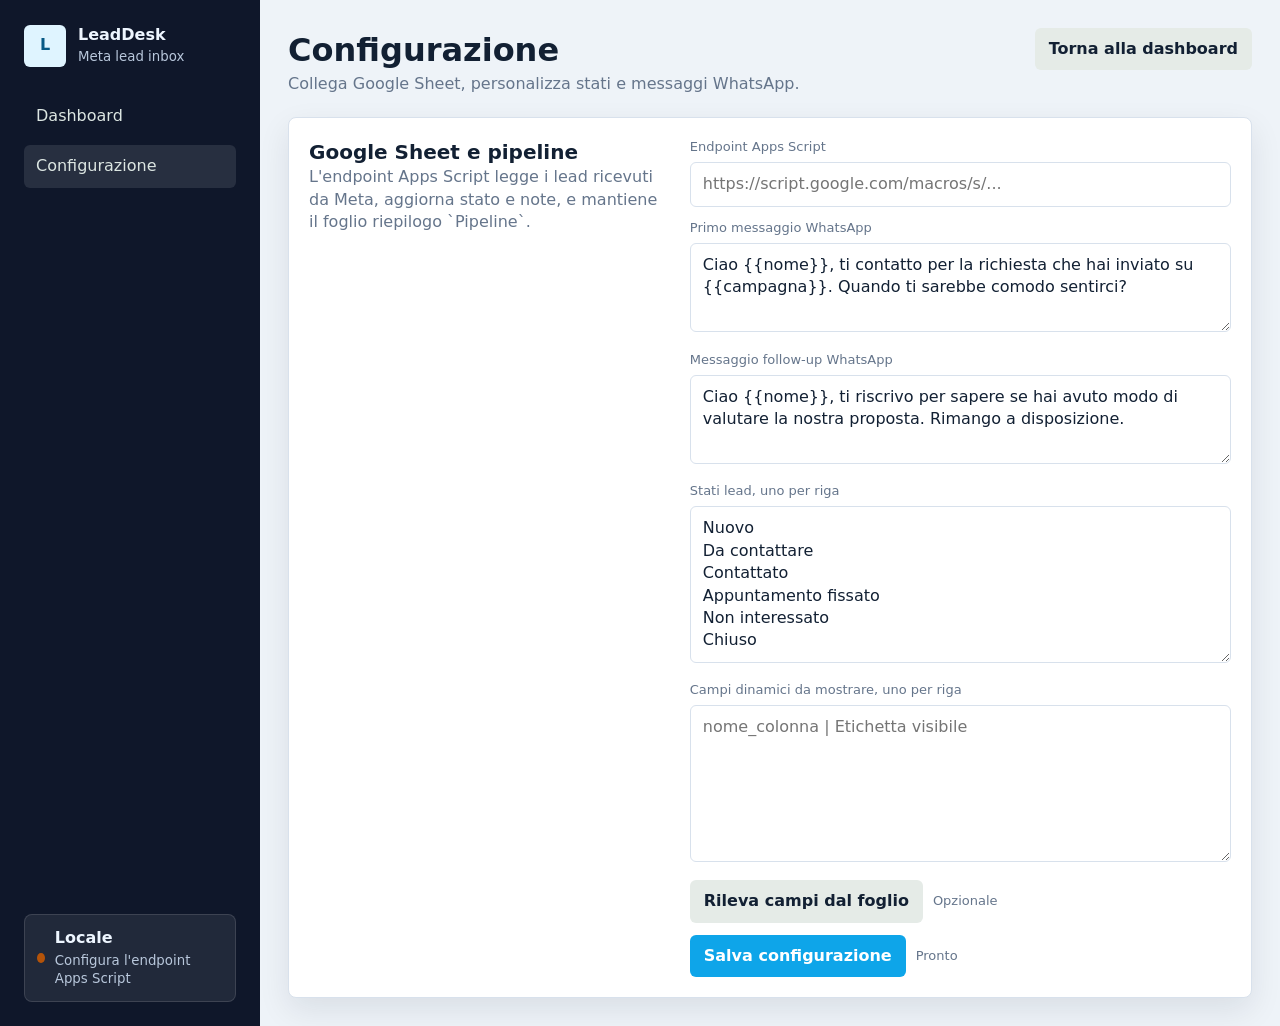
==== settings.html @ 269a7c41 "Add files via upload" ====
<!doctype html>
<html lang="it">
  <head>
    <meta charset="utf-8" />
    <meta name="viewport" content="width=device-width, initial-scale=1" />
    <title>LeadDesk - Configurazione</title>
    <link rel="stylesheet" href="./styles.css?v=20260610-whatsapp" />
  </head>
  <body>
    <div class="app-shell">
      <aside class="sidebar" aria-label="Navigazione">
        <div class="brand">
          <span class="brand-mark">L</span>
          <div>
            <strong>LeadDesk</strong>
            <small>Meta lead inbox</small>
          </div>
        </div>
        <nav>
          <a href="./index.html">Dashboard</a>
          <a class="active" href="./settings.html">Configurazione</a>
        </nav>
        <div class="sync-card">
          <span class="sync-dot" id="syncDot"></span>
          <div>
            <strong id="syncLabel">Locale</strong>
            <small id="syncHelp">Configura l'endpoint Apps Script</small>
          </div>
        </div>
      </aside>

      <main>
        <header class="topbar">
          <div>
            <h1>Configurazione</h1>
            <p>Collega Google Sheet, personalizza stati e messaggi WhatsApp.</p>
          </div>
          <a class="secondary button-link" href="./index.html">Torna alla dashboard</a>
        </header>

        <section class="settings">
          <div>
            <h2>Google Sheet e pipeline</h2>
            <p>L'endpoint Apps Script legge i lead ricevuti da Meta, aggiorna stato e note, e mantiene il foglio riepilogo `Pipeline`.</p>
          </div>
          <form id="settingsForm">
            <label>
              <span>Endpoint Apps Script</span>
              <input id="endpointInput" type="url" placeholder="https://script.google.com/macros/s/..." />
            </label>
            <label>
              <span>Primo messaggio WhatsApp</span>
              <textarea id="firstMessageTemplate" rows="3"></textarea>
            </label>
            <label>
              <span>Messaggio follow-up WhatsApp</span>
              <textarea id="followUpMessageTemplate" rows="3"></textarea>
            </label>
            <label>
              <span>Stati lead, uno per riga</span>
              <textarea id="statusNames" rows="6"></textarea>
            </label>
            <label>
              <span>Campi dinamici da mostrare, uno per riga</span>
              <textarea id="dynamicFields" rows="6" placeholder="nome_colonna | Etichetta visibile"></textarea>
            </label>
            <div class="save-row">
              <button class="secondary" id="detectFieldsBtn" type="button">Rileva campi dal foglio</button>
              <span class="notice" id="detectNotice">Opzionale</span>
            </div>
            <div class="save-row">
              <button class="primary" type="submit">Salva configurazione</button>
              <span class="notice" id="settingsNotice">Pronto</span>
            </div>
          </form>
        </section>
      </main>
    </div>

    <script src="./settings.js?v=20260610-whatsapp"></script>
  </body>
</html>
---- styles.css ----
:root {
  --bg: #eef3f8;
  --panel: #ffffff;
  --ink: #122033;
  --muted: #65758b;
  --line: #d8e1ec;
  --accent: #0ea5e9;
  --accent-dark: #0369a1;
  --warn: #b45309;
  --ok: #0284c7;
  --danger: #b91c1c;
  --shadow: 0 12px 32px rgba(15, 23, 42, 0.09);
}

* {
  box-sizing: border-box;
}

body {
  margin: 0;
  background: var(--bg);
  color: var(--ink);
  font-family: Inter, ui-sans-serif, system-ui, -apple-system, BlinkMacSystemFont, "Segoe UI", sans-serif;
  line-height: 1.4;
}

button,
input,
select,
textarea {
  font: inherit;
}

button {
  cursor: pointer;
}

.app-shell {
  display: grid;
  grid-template-columns: 260px 1fr;
  min-height: 100vh;
}

.sidebar {
  background: #0f172a;
  color: #eef6ff;
  display: flex;
  flex-direction: column;
  gap: 28px;
  padding: 24px;
}

.brand {
  align-items: center;
  display: flex;
  gap: 12px;
}

.brand-mark {
  align-items: center;
  background: #dff4ff;
  border-radius: 6px;
  color: #075985;
  display: inline-flex;
  font-weight: 800;
  height: 42px;
  justify-content: center;
  width: 42px;
}

.brand small,
.sync-card small {
  color: #b8c7db;
  display: block;
  margin-top: 2px;
}

nav {
  display: grid;
  gap: 8px;
}

nav a {
  border-radius: 6px;
  color: #dce6e2;
  padding: 10px 12px;
  text-decoration: none;
}

nav a.active,
nav a:hover {
  background: rgba(255, 255, 255, 0.1);
}

.sync-card {
  align-items: center;
  background: rgba(255, 255, 255, 0.08);
  border: 1px solid rgba(255, 255, 255, 0.12);
  border-radius: 8px;
  display: flex;
  gap: 10px;
  margin-top: auto;
  padding: 12px;
}

.sync-dot {
  background: var(--warn);
  border-radius: 50%;
  height: 10px;
  width: 10px;
}

.sync-dot.online {
  background: var(--ok);
}

main {
  display: grid;
  gap: 22px;
  padding: 28px;
}

.topbar,
.settings {
  align-items: start;
  display: flex;
  gap: 20px;
  justify-content: space-between;
}

h1,
h2,
p {
  margin: 0;
}

h1 {
  font-size: 32px;
}

h2 {
  font-size: 20px;
}

p {
  color: var(--muted);
}

.primary,
.secondary,
.whatsapp {
  border: 0;
  border-radius: 6px;
  font-weight: 700;
  min-height: 42px;
  padding: 10px 14px;
}

.primary,
.whatsapp {
  background: var(--accent);
  color: #fff;
}

.primary:hover,
.whatsapp:hover {
  background: var(--accent-dark);
}

.whatsapp {
  background: #25d366;
  color: #062c18;
}

.whatsapp:hover {
  background: #1ebe5d;
}

.wa-icon {
  align-items: center;
  background: rgba(255, 255, 255, 0.7);
  border-radius: 50%;
  display: inline-flex;
  font-size: 13px;
  height: 20px;
  justify-content: center;
  margin-right: 8px;
  width: 20px;
}

.secondary {
  background: #e5ebe7;
  color: var(--ink);
}

.button-link {
  align-items: center;
  display: inline-flex;
  justify-content: center;
  text-decoration: none;
}

.metrics {
  display: grid;
  gap: 12px;
  grid-template-columns: repeat(4, minmax(120px, 1fr));
}

.metrics article {
  background: var(--panel);
  border: 1px solid var(--line);
  border-radius: 8px;
  padding: 16px;
}

.metrics span,
label span {
  color: var(--muted);
  display: block;
  font-size: 13px;
  margin-bottom: 6px;
}

.metrics strong {
  font-size: 28px;
}

.toolbar {
  display: grid;
  gap: 12px;
  grid-template-columns: 1fr 220px;
}

input,
select,
textarea {
  background: #fff;
  border: 1px solid var(--line);
  border-radius: 6px;
  color: var(--ink);
  min-height: 42px;
  padding: 10px 12px;
  width: 100%;
}

textarea {
  resize: vertical;
}

.workspace {
  background: #f6f8fb;
  border: 1px solid #e3eaf3;
  border-radius: 8px;
  min-height: 520px;
  padding: 14px;
}

.lead-list {
  display: grid;
  gap: 10px;
  width: 100%;
}

.lead-card {
  background: var(--panel);
  border: 1px solid var(--line);
  border-left: 14px solid #0f766e;
  border-radius: 8px;
  color: var(--ink);
  overflow: hidden;
}

.lead-card:hover,
.lead-card.selected {
  border-color: var(--accent);
  box-shadow: var(--shadow);
}

.lead-summary {
  align-items: stretch;
  background: transparent;
  color: var(--ink);
  display: grid;
  gap: 14px;
  grid-template-columns: minmax(260px, 1fr) minmax(360px, auto);
  padding: 14px;
  position: relative;
  width: 100%;
}

.lead-toggle {
  align-items: center;
  background: transparent;
  border: 0;
  color: var(--ink);
  display: grid;
  gap: 14px;
  grid-template-columns: max-content minmax(180px, 1fr) minmax(160px, 0.7fr);
  padding: 0;
  text-align: left;
  width: 100%;
}

.lead-toggle strong,
.lead-toggle small {
  display: block;
}

.lead-quick-actions {
  align-items: center;
  display: grid;
  gap: 10px;
  grid-template-columns: minmax(150px, 190px) minmax(116px, auto) 32px;
}

.quick-status {
  min-height: 38px;
  padding: 7px 10px;
}

.compact-whatsapp {
  min-height: 38px;
  padding: 8px 12px;
  white-space: nowrap;
}

.lead-expanded {
  border-top: 1px solid var(--line);
  display: grid;
  gap: 16px;
  padding: 16px;
}

.expand-icon {
  align-items: center;
  background: #e0f2fe;
  border: 0;
  border-radius: 6px;
  color: #075985;
  display: inline-flex;
  font-size: 20px;
  font-weight: 800;
  height: 32px;
  justify-content: center;
  width: 32px;
}

.lead-status,
.pill {
  border-radius: 999px;
  display: inline-flex;
  font-size: 12px;
  font-weight: 800;
  padding: 4px 8px;
  width: fit-content;
}

.lead-status {
  background: #e0f2fe;
  color: #075985;
}

.lead-card[data-status-tone="new"] .lead-status {
  background: #dbeafe;
  color: #1d4ed8;
}

.lead-card[data-status-tone="new"] {
  background: #edf6ff;
  border-left-color: #3b82f6;
}

.lead-card[data-status-tone="todo"] .lead-status {
  background: #fef3c7;
  color: #92400e;
}

.lead-card[data-status-tone="todo"] {
  background: #fff8df;
  border-left-color: #f59e0b;
}

.lead-card[data-status-tone="contacted"] .lead-status {
  background: #dcfce7;
  color: #166534;
}

.lead-card[data-status-tone="contacted"] {
  background: #e9fbf0;
  border-left-color: #22c55e;
}

.lead-card[data-status-tone="meeting"] .lead-status {
  background: #ede9fe;
  color: #6d28d9;
}

.lead-card[data-status-tone="meeting"] {
  background: #f1ecff;
  border-left-color: #8b5cf6;
}

.lead-card[data-status-tone="lost"] .lead-status {
  background: #fee2e2;
  color: #991b1b;
}

.lead-card[data-status-tone="lost"] {
  background: #fff0f0;
  border-left-color: #ef4444;
}

.lead-card[data-status-tone="closed"] .lead-status {
  background: #e2e8f0;
  color: #334155;
}

.lead-card[data-status-tone="closed"] {
  background: #f1f5f9;
  border-left-color: #64748b;
}

.lead-card strong {
  font-size: 17px;
}

.lead-meta,
.lead-campaign {
  color: var(--muted);
}

.detail-panel,
.settings {
  background: var(--panel);
  border: 1px solid var(--line);
  border-radius: 8px;
  box-shadow: var(--shadow);
  padding: 20px;
}

.detail-header {
  align-items: start;
  display: flex;
  gap: 18px;
  justify-content: space-between;
  margin-bottom: 18px;
}

.detail-grid {
  display: grid;
  gap: 12px;
  grid-template-columns: repeat(2, minmax(0, 1fr));
}

.dynamic-fields {
  background: rgba(255, 255, 255, 0.72);
  border: 1px solid rgba(102, 115, 110, 0.18);
  border-radius: 8px;
  display: grid;
  gap: 12px;
  padding: 14px;
}

.dynamic-fields h3 {
  font-size: 15px;
  margin: 0;
}

.inline-form {
  display: grid;
  gap: 12px;
  grid-template-columns: repeat(2, minmax(0, 1fr));
}

.field {
  border-bottom: 1px solid var(--line);
  padding-bottom: 10px;
}

.field small {
  color: var(--muted);
  display: block;
  font-size: 12px;
  margin-bottom: 3px;
}

.actions {
  display: grid;
  gap: 12px;
  margin-top: 18px;
}

.whatsapp {
  align-items: center;
  display: inline-flex;
  justify-content: center;
  text-decoration: none;
}

.empty-state {
  align-content: center;
  display: grid;
  justify-items: center;
  min-height: 420px;
  text-align: center;
}

.empty-icon {
  align-items: center;
  border: 1px dashed var(--line);
  border-radius: 8px;
  color: var(--muted);
  display: inline-flex;
  font-size: 34px;
  height: 72px;
  justify-content: center;
  margin-bottom: 14px;
  width: 72px;
}

.settings {
  display: grid;
  grid-template-columns: minmax(220px, 0.8fr) minmax(320px, 1.2fr);
}

.settings form {
  display: grid;
  gap: 12px;
}

.save-row {
  align-items: center;
  display: flex;
  gap: 10px;
}

.notice {
  color: var(--muted);
  font-size: 13px;
}

@media (max-width: 980px) {
  .app-shell {
    grid-template-columns: 1fr;
  }

  .sidebar {
    flex-direction: row;
    flex-wrap: wrap;
    gap: 16px;
  }

  .sync-card {
    margin-left: auto;
    margin-top: 0;
  }

  main {
    padding: 18px;
  }

  .metrics,
  .settings {
    grid-template-columns: 1fr;
  }
}

@media (max-width: 640px) {
  .topbar,
  .sidebar {
    align-items: stretch;
    flex-direction: column;
  }

  .toolbar,
  .detail-grid,
  .inline-form {
    grid-template-columns: 1fr;
  }

  .workspace {
    padding: 8px;
  }

  .lead-summary {
    align-items: start;
    gap: 10px;
    grid-template-columns: 1fr;
    padding: 10px 52px 10px 10px;
  }

  .lead-toggle {
    gap: 8px;
    grid-template-columns: 1fr;
  }

  .lead-quick-actions {
    align-items: stretch;
    grid-template-columns: 1fr 1fr;
  }

  .lead-quick-actions .expand-icon {
    position: absolute;
    right: 10px;
    top: 10px;
  }

  .lead-expanded {
    padding: 10px;
  }

  .metrics {
    grid-template-columns: repeat(2, minmax(0, 1fr));
  }
}
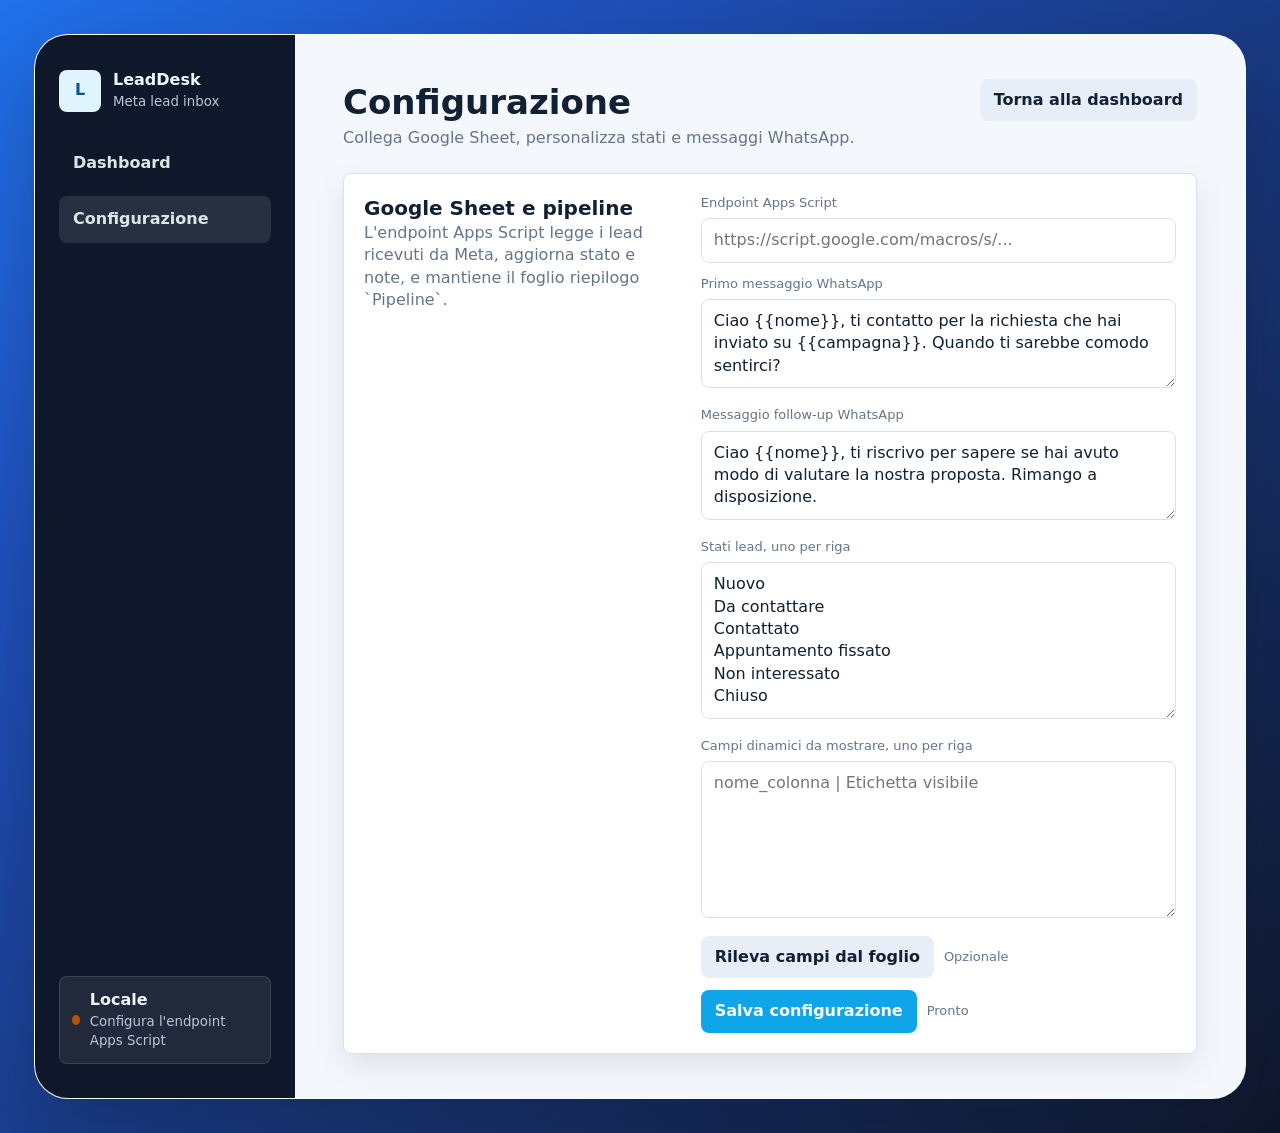
==== commit 39c02ff4: "Add files via upload" ====
--- a/settings.html
+++ b/settings.html
@@ -4,7 +4,7 @@
     <meta charset="utf-8" />
     <meta name="viewport" content="width=device-width, initial-scale=1" />
     <title>LeadDesk - Configurazione</title>
-    <link rel="stylesheet" href="./styles.css?v=20260610-whatsapp" />
+    <link rel="stylesheet" href="./styles.css?v=20260612-dashboardstyle" />
   </head>
   <body>
     <div class="app-shell">
@@ -77,6 +77,6 @@
       </main>
     </div>
 
-    <script src="./settings.js?v=20260610-whatsapp"></script>
+    <script src="./settings.js?v=20260612-dashboardstyle"></script>
   </body>
 </html>
--- a/styles.css
+++ b/styles.css
@@ -18,10 +18,14 @@
 
 body {
   margin: 0;
-  background: var(--bg);
+  background:
+    radial-gradient(circle at top left, rgba(14, 165, 233, 0.22), transparent 32%),
+    linear-gradient(135deg, #2563eb 0%, #0f172a 100%);
   color: var(--ink);
   font-family: Inter, ui-sans-serif, system-ui, -apple-system, BlinkMacSystemFont, "Segoe UI", sans-serif;
   line-height: 1.4;
+  min-height: 100vh;
+  padding: 34px;
 }
 
 button,
@@ -36,9 +40,16 @@
 }
 
 .app-shell {
+  background: #f3f6fb;
+  border: 1px solid rgba(255, 255, 255, 0.34);
+  border-radius: 34px;
+  box-shadow: 0 34px 80px rgba(15, 23, 42, 0.28);
   display: grid;
   grid-template-columns: 260px 1fr;
-  min-height: 100vh;
+  margin: 0 auto;
+  max-width: 1480px;
+  min-height: calc(100vh - 68px);
+  overflow: hidden;
 }
 
 .sidebar {
@@ -47,7 +58,7 @@
   display: flex;
   flex-direction: column;
   gap: 28px;
-  padding: 24px;
+  padding: 34px 24px;
 }
 
 .brand {
@@ -59,7 +70,7 @@
 .brand-mark {
   align-items: center;
   background: #dff4ff;
-  border-radius: 6px;
+  border-radius: 8px;
   color: #075985;
   display: inline-flex;
   font-weight: 800;
@@ -77,13 +88,14 @@
 
 nav {
   display: grid;
-  gap: 8px;
+  gap: 10px;
 }
 
 nav a {
-  border-radius: 6px;
+  border-radius: 8px;
   color: #dce6e2;
-  padding: 10px 12px;
+  font-weight: 700;
+  padding: 12px 14px;
   text-decoration: none;
 }
 
@@ -115,9 +127,10 @@
 }
 
 main {
-  display: grid;
-  gap: 22px;
-  padding: 28px;
+  background: #f4f7fc;
+  display: grid;
+  gap: 24px;
+  padding: 44px 48px;
 }
 
 .topbar,
@@ -135,7 +148,8 @@
 }
 
 h1 {
-  font-size: 32px;
+  font-size: 34px;
+  letter-spacing: 0;
 }
 
 h2 {
@@ -150,7 +164,7 @@
 .secondary,
 .whatsapp {
   border: 0;
-  border-radius: 6px;
+  border-radius: 8px;
   font-weight: 700;
   min-height: 42px;
   padding: 10px 14px;
@@ -169,7 +183,7 @@
 
 .whatsapp {
   background: #25d366;
-  color: #062c18;
+  color: #ffffff;
 }
 
 .whatsapp:hover {
@@ -177,19 +191,15 @@
 }
 
 .wa-icon {
-  align-items: center;
-  background: rgba(255, 255, 255, 0.7);
-  border-radius: 50%;
-  display: inline-flex;
-  font-size: 13px;
-  height: 20px;
-  justify-content: center;
+  color: #ffffff;
+  flex: 0 0 auto;
+  height: 16px;
   margin-right: 8px;
   width: 20px;
 }
 
 .secondary {
-  background: #e5ebe7;
+  background: #e8eef7;
   color: var(--ink);
 }
 
@@ -202,15 +212,20 @@
 
 .metrics {
   display: grid;
-  gap: 12px;
+  gap: 22px;
   grid-template-columns: repeat(4, minmax(120px, 1fr));
 }
 
 .metrics article {
-  background: var(--panel);
-  border: 1px solid var(--line);
-  border-radius: 8px;
-  padding: 16px;
+  background:
+    linear-gradient(135deg, rgba(37, 99, 235, 0.94), rgba(14, 165, 233, 0.88)),
+    var(--panel);
+  border: 0;
+  border-radius: 8px;
+  box-shadow: 0 16px 32px rgba(37, 99, 235, 0.2);
+  color: #ffffff;
+  min-height: 78px;
+  padding: 16px 22px;
 }
 
 .metrics span,
@@ -222,13 +237,27 @@
 }
 
 .metrics strong {
-  font-size: 28px;
+  display: block;
+  font-size: 30px;
+  margin-top: 3px;
+}
+
+.metrics article span {
+  color: rgba(255, 255, 255, 0.82);
+  font-weight: 800;
+  letter-spacing: 0.08em;
+  text-transform: uppercase;
 }
 
 .toolbar {
+  background: rgba(255, 255, 255, 0.76);
+  border: 1px solid rgba(216, 225, 236, 0.8);
+  border-radius: 8px;
+  box-shadow: 0 14px 38px rgba(15, 23, 42, 0.06);
   display: grid;
   gap: 12px;
   grid-template-columns: 1fr 220px;
+  padding: 14px;
 }
 
 input,
@@ -236,7 +265,7 @@
 textarea {
   background: #fff;
   border: 1px solid var(--line);
-  border-radius: 6px;
+  border-radius: 8px;
   color: var(--ink);
   min-height: 42px;
   padding: 10px 12px;
@@ -248,24 +277,26 @@
 }
 
 .workspace {
-  background: #f6f8fb;
-  border: 1px solid #e3eaf3;
-  border-radius: 8px;
+  background: #f8fafc;
+  border: 1px solid rgba(227, 234, 243, 0.92);
+  border-radius: 8px;
+  box-shadow: inset 0 1px 0 rgba(255, 255, 255, 0.9);
   min-height: 520px;
-  padding: 14px;
+  padding: 18px;
 }
 
 .lead-list {
   display: grid;
-  gap: 10px;
+  gap: 14px;
   width: 100%;
 }
 
 .lead-card {
   background: var(--panel);
-  border: 1px solid var(--line);
+  border: 1px solid rgba(216, 225, 236, 0.86);
   border-left: 14px solid #0f766e;
   border-radius: 8px;
+  box-shadow: 0 12px 28px rgba(15, 23, 42, 0.06);
   color: var(--ink);
   overflow: hidden;
 }
@@ -283,7 +314,7 @@
   display: grid;
   gap: 14px;
   grid-template-columns: minmax(260px, 1fr) minmax(360px, auto);
-  padding: 14px;
+  padding: 16px 18px;
   position: relative;
   width: 100%;
 }
@@ -320,7 +351,7 @@
 
 .compact-whatsapp {
   min-height: 38px;
-  padding: 8px 12px;
+  padding: 8px 14px;
   white-space: nowrap;
 }
 
@@ -328,7 +359,7 @@
   border-top: 1px solid var(--line);
   display: grid;
   gap: 16px;
-  padding: 16px;
+  padding: 18px;
 }
 
 .expand-icon {
@@ -454,7 +485,7 @@
 
 .dynamic-fields {
   background: rgba(255, 255, 255, 0.72);
-  border: 1px solid rgba(102, 115, 110, 0.18);
+  border: 1px solid rgba(101, 117, 139, 0.18);
   border-radius: 8px;
   display: grid;
   gap: 12px;
@@ -540,14 +571,21 @@
 }
 
 @media (max-width: 980px) {
+  body {
+    padding: 0;
+  }
+
   .app-shell {
+    border-radius: 0;
     grid-template-columns: 1fr;
+    min-height: 100vh;
   }
 
   .sidebar {
     flex-direction: row;
     flex-wrap: wrap;
     gap: 16px;
+    padding: 18px;
   }
 
   .sync-card {
@@ -556,7 +594,7 @@
   }
 
   main {
-    padding: 18px;
+    padding: 22px;
   }
 
   .metrics,
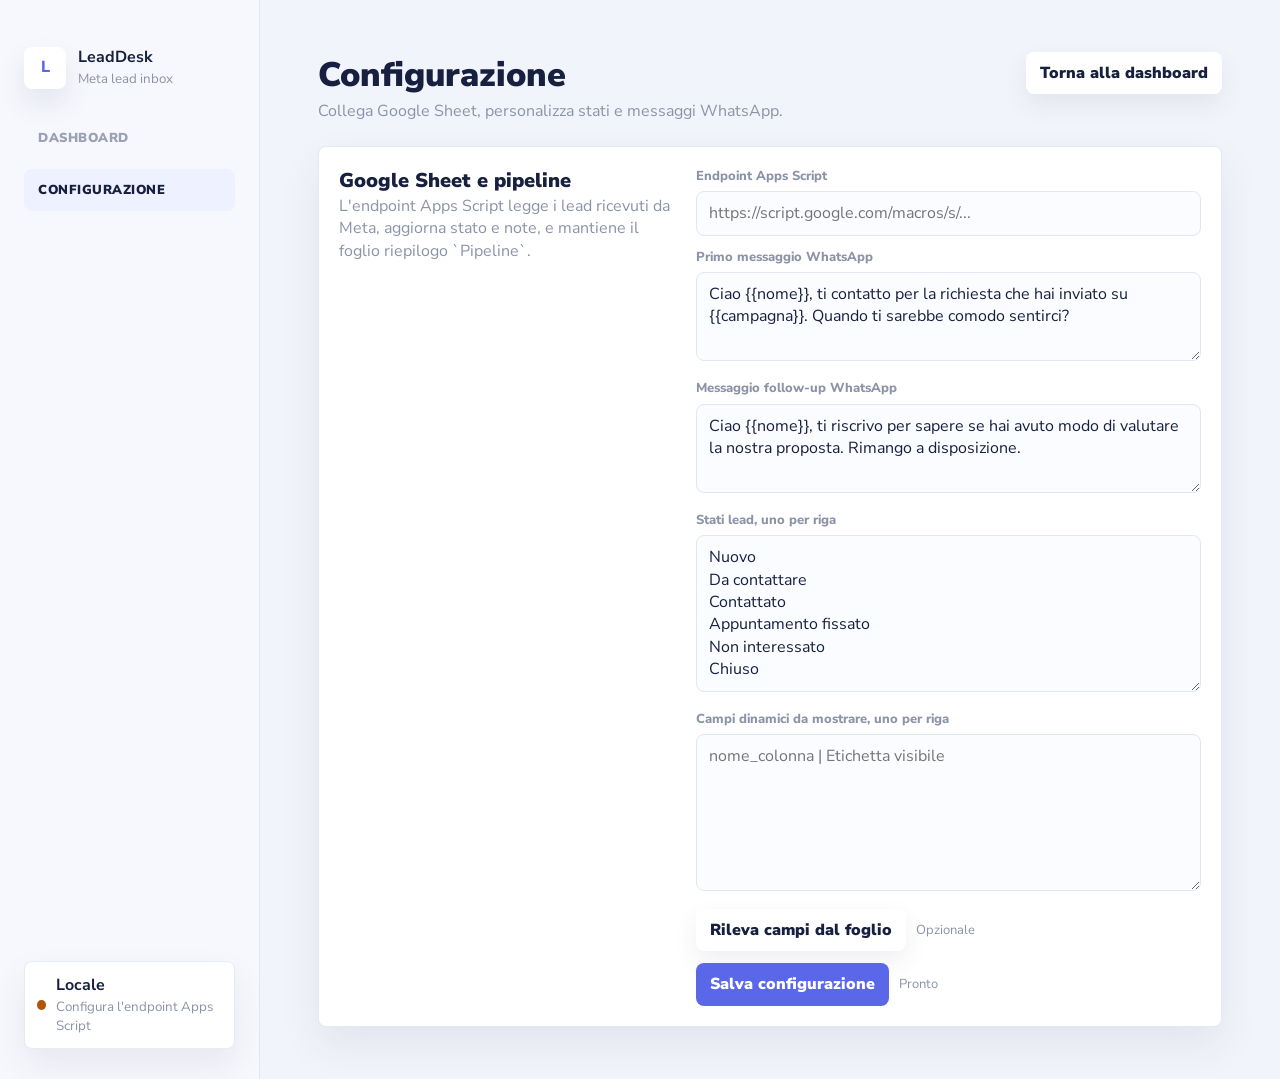
==== commit e417ba1f: "aggiornamento grafico" ====
--- a/settings.html
+++ b/settings.html
@@ -4,7 +4,7 @@
     <meta charset="utf-8" />
     <meta name="viewport" content="width=device-width, initial-scale=1" />
     <title>LeadDesk - Configurazione</title>
-    <link rel="stylesheet" href="./styles.css?v=20260612-dashboardstyle" />
+    <link rel="stylesheet" href="./styles.css?v=20260612-windowstyle" />
   </head>
   <body>
     <div class="app-shell">
@@ -77,6 +77,6 @@
       </main>
     </div>
 
-    <script src="./settings.js?v=20260612-dashboardstyle"></script>
+    <script src="./settings.js?v=20260612-windowstyle"></script>
   </body>
 </html>
--- a/styles.css
+++ b/styles.css
@@ -1,15 +1,17 @@
+@import url("https://fonts.googleapis.com/css2?family=Nunito+Sans:wght@400;600;700;800;900&display=swap");
+
 :root {
-  --bg: #eef3f8;
+  --bg: #f4f6fb;
   --panel: #ffffff;
-  --ink: #122033;
-  --muted: #65758b;
-  --line: #d8e1ec;
-  --accent: #0ea5e9;
-  --accent-dark: #0369a1;
+  --ink: #17213f;
+  --muted: #8b93a7;
+  --line: #e4e8f2;
+  --accent: #5967e8;
+  --accent-dark: #4352d8;
   --warn: #b45309;
-  --ok: #0284c7;
+  --ok: #14b8d4;
   --danger: #b91c1c;
-  --shadow: 0 12px 32px rgba(15, 23, 42, 0.09);
+  --shadow: 0 18px 42px rgba(45, 55, 94, 0.08);
 }
 
 * {
@@ -18,14 +20,11 @@
 
 body {
   margin: 0;
-  background:
-    radial-gradient(circle at top left, rgba(14, 165, 233, 0.22), transparent 32%),
-    linear-gradient(135deg, #2563eb 0%, #0f172a 100%);
-  color: var(--ink);
-  font-family: Inter, ui-sans-serif, system-ui, -apple-system, BlinkMacSystemFont, "Segoe UI", sans-serif;
+  background: var(--bg);
+  color: var(--ink);
+  font-family: "Nunito Sans", ui-sans-serif, system-ui, -apple-system, BlinkMacSystemFont, "Segoe UI", sans-serif;
   line-height: 1.4;
   min-height: 100vh;
-  padding: 34px;
 }
 
 button,
@@ -40,25 +39,20 @@
 }
 
 .app-shell {
-  background: #f3f6fb;
-  border: 1px solid rgba(255, 255, 255, 0.34);
-  border-radius: 34px;
-  box-shadow: 0 34px 80px rgba(15, 23, 42, 0.28);
   display: grid;
   grid-template-columns: 260px 1fr;
-  margin: 0 auto;
-  max-width: 1480px;
-  min-height: calc(100vh - 68px);
+  min-height: 100vh;
   overflow: hidden;
 }
 
 .sidebar {
-  background: #0f172a;
-  color: #eef6ff;
+  background: #f7f8fd;
+  border-right: 1px solid #e3e7f1;
+  color: var(--ink);
   display: flex;
   flex-direction: column;
   gap: 28px;
-  padding: 34px 24px;
+  padding: 46px 24px 30px;
 }
 
 .brand {
@@ -69,9 +63,10 @@
 
 .brand-mark {
   align-items: center;
-  background: #dff4ff;
-  border-radius: 8px;
-  color: #075985;
+  background: #ffffff;
+  box-shadow: 0 14px 28px rgba(45, 55, 94, 0.1);
+  border-radius: 8px;
+  color: var(--accent);
   display: inline-flex;
   font-weight: 800;
   height: 42px;
@@ -81,7 +76,7 @@
 
 .brand small,
 .sync-card small {
-  color: #b8c7db;
+  color: var(--muted);
   display: block;
   margin-top: 2px;
 }
@@ -93,22 +88,27 @@
 
 nav a {
   border-radius: 8px;
-  color: #dce6e2;
-  font-weight: 700;
+  color: #9aa1b4;
+  font-size: 13px;
+  font-weight: 900;
+  letter-spacing: 0.04em;
   padding: 12px 14px;
   text-decoration: none;
+  text-transform: uppercase;
 }
 
 nav a.active,
 nav a:hover {
-  background: rgba(255, 255, 255, 0.1);
+  background: #eef1ff;
+  color: var(--ink);
 }
 
 .sync-card {
   align-items: center;
-  background: rgba(255, 255, 255, 0.08);
-  border: 1px solid rgba(255, 255, 255, 0.12);
-  border-radius: 8px;
+  background: #ffffff;
+  border: 1px solid #e7ebf4;
+  border-radius: 8px;
+  box-shadow: 0 16px 34px rgba(45, 55, 94, 0.08);
   display: flex;
   gap: 10px;
   margin-top: auto;
@@ -127,10 +127,10 @@
 }
 
 main {
-  background: #f4f7fc;
+  background: #f2f4fb;
   display: grid;
   gap: 24px;
-  padding: 44px 48px;
+  padding: 52px 58px;
 }
 
 .topbar,
@@ -149,11 +149,13 @@
 
 h1 {
   font-size: 34px;
+  font-weight: 900;
   letter-spacing: 0;
 }
 
 h2 {
   font-size: 20px;
+  font-weight: 900;
 }
 
 p {
@@ -165,7 +167,7 @@
 .whatsapp {
   border: 0;
   border-radius: 8px;
-  font-weight: 700;
+  font-weight: 900;
   min-height: 42px;
   padding: 10px 14px;
 }
@@ -199,7 +201,8 @@
 }
 
 .secondary {
-  background: #e8eef7;
+  background: #ffffff;
+  box-shadow: 0 10px 24px rgba(45, 55, 94, 0.08);
   color: var(--ink);
 }
 
@@ -218,11 +221,11 @@
 
 .metrics article {
   background:
-    linear-gradient(135deg, rgba(37, 99, 235, 0.94), rgba(14, 165, 233, 0.88)),
+    linear-gradient(135deg, rgba(89, 103, 232, 0.96), rgba(20, 184, 212, 0.82)),
     var(--panel);
   border: 0;
   border-radius: 8px;
-  box-shadow: 0 16px 32px rgba(37, 99, 235, 0.2);
+  box-shadow: 0 18px 36px rgba(89, 103, 232, 0.2);
   color: #ffffff;
   min-height: 78px;
   padding: 16px 22px;
@@ -233,6 +236,7 @@
   color: var(--muted);
   display: block;
   font-size: 13px;
+  font-weight: 800;
   margin-bottom: 6px;
 }
 
@@ -250,10 +254,10 @@
 }
 
 .toolbar {
-  background: rgba(255, 255, 255, 0.76);
-  border: 1px solid rgba(216, 225, 236, 0.8);
-  border-radius: 8px;
-  box-shadow: 0 14px 38px rgba(15, 23, 42, 0.06);
+  background: #ffffff;
+  border: 1px solid #edf0f7;
+  border-radius: 8px;
+  box-shadow: var(--shadow);
   display: grid;
   gap: 12px;
   grid-template-columns: 1fr 220px;
@@ -263,8 +267,8 @@
 input,
 select,
 textarea {
-  background: #fff;
-  border: 1px solid var(--line);
+  background: #fbfcff;
+  border: 1px solid #e1e6f0;
   border-radius: 8px;
   color: var(--ink);
   min-height: 42px;
@@ -277,8 +281,8 @@
 }
 
 .workspace {
-  background: #f8fafc;
-  border: 1px solid rgba(227, 234, 243, 0.92);
+  background: #f7f8fc;
+  border: 1px solid #e7ebf4;
   border-radius: 8px;
   box-shadow: inset 0 1px 0 rgba(255, 255, 255, 0.9);
   min-height: 520px;
@@ -293,10 +297,10 @@
 
 .lead-card {
   background: var(--panel);
-  border: 1px solid rgba(216, 225, 236, 0.86);
+  border: 1px solid #edf0f7;
   border-left: 14px solid #0f766e;
   border-radius: 8px;
-  box-shadow: 0 12px 28px rgba(15, 23, 42, 0.06);
+  box-shadow: 0 14px 32px rgba(45, 55, 94, 0.07);
   color: var(--ink);
   overflow: hidden;
 }
@@ -304,7 +308,7 @@
 .lead-card:hover,
 .lead-card.selected {
   border-color: var(--accent);
-  box-shadow: var(--shadow);
+  box-shadow: 0 20px 44px rgba(45, 55, 94, 0.12);
 }
 
 .lead-summary {
@@ -364,10 +368,10 @@
 
 .expand-icon {
   align-items: center;
-  background: #e0f2fe;
+  background: #eef1ff;
   border: 0;
   border-radius: 6px;
-  color: #075985;
+  color: var(--accent);
   display: inline-flex;
   font-size: 20px;
   font-weight: 800;
@@ -387,8 +391,8 @@
 }
 
 .lead-status {
-  background: #e0f2fe;
-  color: #075985;
+  background: #eef1ff;
+  color: var(--accent);
 }
 
 .lead-card[data-status-tone="new"] .lead-status {
@@ -484,8 +488,8 @@
 }
 
 .dynamic-fields {
-  background: rgba(255, 255, 255, 0.72);
-  border: 1px solid rgba(101, 117, 139, 0.18);
+  background: #fbfcff;
+  border: 1px solid #e7ebf4;
   border-radius: 8px;
   display: grid;
   gap: 12px;
